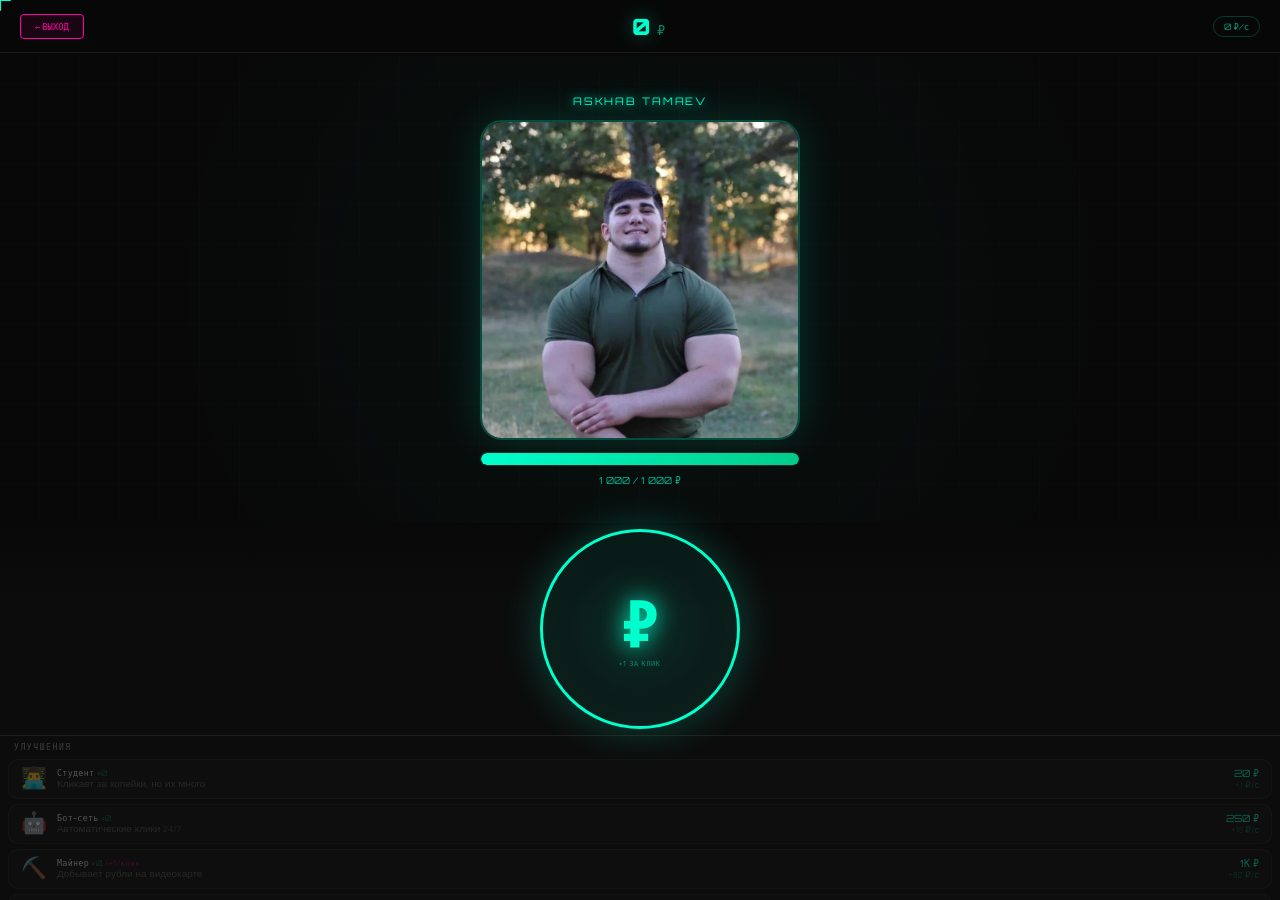
==== clicker.html @ 51dc91d5 "Add files via upload" ====
<!DOCTYPE html>
<html lang="ru">
<head>
<meta charset="UTF-8">
<meta name="viewport" content="width=device-width, initial-scale=1.0, maximum-scale=1.0, user-scalable=no">
<title>BEMAXI CLICKER</title>
<link href="https://fonts.googleapis.com/css2?family=Orbitron:wght@400;700;900&family=Rajdhani:wght@300;400;600&display=swap" rel="stylesheet">
<style>
:root {
  --accent: #00ffcc;
  --accent2: #ff00aa;
  --bg: #080808;
  --bg2: #0c0c0c;
  --border: rgba(255,255,255,0.08);
  --font-display: "Orbitron", monospace;
  --font-body: "Rajdhani", sans-serif;
}
*, *::before, *::after { margin:0; padding:0; box-sizing:border-box; -webkit-tap-highlight-color:transparent; }
html, body {
  cursor: none;
  height: 100vh; overflow: hidden;
  background: var(--bg); color: #e8e8e8;
  font-family: var(--font-body); user-select: none;
}
button, .s-card, .click-btn, .exit-btn { cursor: none; }

/* Кастомный курсор — крестик */
.cursor-fx {
  position: fixed; pointer-events: none; z-index: 99999;
  width: 22px; height: 22px;
  transform: translate(-50%, -50%);
  transition: transform 0.05s ease;
}
.cursor-fx::before, .cursor-fx::after {
  content:''; position:absolute; background:var(--accent); border-radius:2px;
}
.cursor-fx::before { width:2px; height:100%; left:50%; top:0; transform:translateX(-50%); }
.cursor-fx::after  { width:100%; height:2px; top:50%; left:0; transform:translateY(-50%); }
.cursor-fx.clicking { transform:translate(-50%,-50%) scale(1.5); }
.cursor-fx.clicking::before, .cursor-fx.clicking::after { background:var(--accent2); }

/* Статус-бар */
.status-bar {
  position:fixed; top:0; left:0; right:0; z-index:100;
  background:rgba(8,8,8,0.97); backdrop-filter:blur(20px);
  border-bottom:1px solid var(--border);
  display:flex; align-items:center; justify-content:space-between;
  padding:12px 20px;
}
.exit-btn {
  padding:6px 14px; background:rgba(255,0,170,0.08);
  border:1px solid var(--accent2); color:var(--accent2);
  font-family:var(--font-display); font-size:0.55rem;
  border-radius:4px; transition:0.2s;
}
.exit-btn:hover { background:var(--accent2); color:#fff; }
.bal-block { display:flex; align-items:baseline; gap:6px; }
.bal-num {
  font-family:var(--font-display); font-size:1.4rem; font-weight:900;
  color:var(--accent); text-shadow:0 0 20px rgba(0,255,204,0.4);
  transition:transform 0.1s;
}
.bal-num.bump { transform:scale(1.08); }
.bal-label { font-size:0.85rem; color:rgba(0,255,204,0.5); font-family:var(--font-display); }
.cps-badge {
  font-family:var(--font-display); font-size:0.55rem;
  color:rgba(0,255,204,0.6); border:1px solid rgba(0,255,204,0.2);
  padding:4px 10px; border-radius:20px;
}

/* Сетка */
.shell {
  display:grid;
  grid-template-rows: 1fr auto 165px;
  height:100vh; padding-top:56px;
}

/* Зона врага */
.game-area {
  display:flex; flex-direction:column; align-items:center; justify-content:center;
  background:radial-gradient(circle at 50% 50%, rgba(0,255,204,0.04) 0%, transparent 70%);
  position:relative; overflow:hidden;
}
.game-area::before {
  content:''; position:absolute; inset:0;
  background:
    repeating-linear-gradient(0deg, transparent, transparent 39px, rgba(255,255,255,0.02) 40px),
    repeating-linear-gradient(90deg, transparent, transparent 39px, rgba(255,255,255,0.02) 40px);
  pointer-events:none;
}

.enemy-wrapper { position:relative; display:flex; flex-direction:column; align-items:center; gap:12px; }

.enemy-name-tag {
  font-family:var(--font-display); font-size:0.65rem; letter-spacing:0.18em;
  color:var(--accent); text-shadow:0 0 12px var(--accent);
  text-transform:uppercase;
}

.enemy-img {
  width: min(320px, 42vw); height: min(320px, 42vw);
  object-fit:cover; object-position:top;
  border-radius:22px;
  border:2px solid rgba(0,255,204,0.25);
  box-shadow:0 0 40px rgba(0,255,204,0.15), inset 0 0 30px rgba(0,0,0,0.5);
  transition:transform 0.08s, box-shadow 0.15s, filter 0.3s;
  display:block;
}
.enemy-img.hit {
  transform:scale(0.95) rotate(-1.5deg);
  box-shadow:0 0 60px rgba(255,0,170,0.6);
  border-color:var(--accent2);
}
.enemy-img.dead { filter:grayscale(1) brightness(0.3); transform:scale(0.85); }

.hp-wrapper { width: min(320px, 42vw); }
.hp-bar-bg { width:100%; height:14px; background:#111; border-radius:20px; overflow:hidden; border:1px solid var(--border); }
.hp-bar-fill {
  height:100%;
  background:linear-gradient(90deg, var(--accent), #00cc88);
  transition:width 0.2s ease, background 0.3s;
  border-radius:20px; box-shadow:0 0 10px rgba(0,255,204,0.4);
}
.hp-bar-fill.danger { background:linear-gradient(90deg, #ff4444, #ff6600); box-shadow:0 0 10px rgba(255,68,68,0.4); }
.hp-stats { font-family:var(--font-display); font-size:0.6rem; color:rgba(0,255,204,0.7); text-align:center; margin-top:8px; }

/* Зона клика — БОЛЬШАЯ кнопка */
.click-zone {
  display:flex; justify-content:center; align-items:center;
  padding:6px 0;
  background:linear-gradient(to top, var(--bg2) 60%, transparent);
}
.click-btn {
  position:relative;
  width: min(200px, 28vw); height: min(200px, 28vw);
  border-radius:50%;
  background:radial-gradient(circle, rgba(0,255,204,0.12), rgba(0,255,204,0.02));
  border:3px solid var(--accent);
  box-shadow:0 0 40px rgba(0,255,204,0.25), inset 0 0 40px rgba(0,255,204,0.06);
  display:flex; flex-direction:column; align-items:center; justify-content:center; gap:4px;
  transition:transform 0.08s, box-shadow 0.08s;
  overflow:hidden;
}
.click-btn::before {
  content:''; position:absolute; inset:-3px; border-radius:50%;
  background:conic-gradient(rgba(0,255,204,0.35) var(--progress, 0%), transparent 0%);
  mask:radial-gradient(circle, transparent 62%, black 63%);
  -webkit-mask:radial-gradient(circle, transparent 62%, black 63%);
}
.click-btn:active {
  transform:scale(0.87);
  box-shadow:0 0 80px rgba(0,255,204,0.6), inset 0 0 40px rgba(0,255,204,0.2);
}
.click-btn-icon {
  font-size: clamp(2.8rem, 5vw, 4.4rem);
  color:var(--accent);
  font-family:var(--font-display); font-weight:900;
  text-shadow:0 0 25px var(--accent);
  transition:transform 0.08s; line-height:1;
}
.click-btn:active .click-btn-icon { transform:scale(1.2); }
.click-power-label {
  font-family:var(--font-display); font-size:0.44rem;
  color:rgba(0,255,204,0.45); letter-spacing:0.08em;
  position:relative; z-index:1;
}

/* Магазин */
.shop-panel { background:var(--bg2); border-top:1px solid var(--border); display:flex; flex-direction:column; overflow:hidden; }
.shop-title { font-family:var(--font-display); font-size:0.5rem; color:rgba(255,255,255,0.2); letter-spacing:0.2em; padding:6px 14px 3px; text-transform:uppercase; }
.shop-scroll {
  flex:1; overflow-y:auto; padding:4px 8px 8px;
  display:flex; flex-direction:column;
  gap:5px;
  scrollbar-width:thin; scrollbar-color:rgba(0,255,204,0.2) transparent;
}
.s-card {
  background:rgba(255,255,255,0.025); border-radius:10px; padding:7px 12px;
  display:flex; align-items:center; gap:10px;
  border:1px solid var(--border);
  transition:background 0.15s, border-color 0.15s, transform 0.1s;
  width:100%;
}
.s-card:hover { background:rgba(0,255,204,0.05); border-color:rgba(0,255,204,0.25); }
.s-card:active { transform:scale(0.99); }
.s-card.cant-afford { opacity:0.35; pointer-events:none; }
.s-icon { font-size:1.3rem; line-height:1; flex-shrink:0; }
.s-info { flex:1; min-width:0; }
.s-name { font-family:var(--font-display); font-size:0.52rem; color:#ddd; letter-spacing:0.04em; }
.s-desc { font-size:0.62rem; color:rgba(255,255,255,0.3); line-height:1.2; margin-top:1px; white-space:nowrap; overflow:hidden; text-overflow:ellipsis; }
.price-tag { font-family:var(--font-display); font-size:0.62rem; color:var(--accent); white-space:nowrap; text-align:right; }
.price-inc { font-size:0.55rem; color:rgba(0,255,204,0.4); text-align:right; margin-top:1px; }

/* Плавающие числа */
.float-num {
  position:fixed; pointer-events:none; z-index:1000;
  font-family:var(--font-display); font-weight:900; font-size:1rem;
  color:var(--accent); text-shadow:0 0 10px var(--accent);
  animation:float-up 0.85s cubic-bezier(0.2,1,0.4,1) forwards;
}
.float-num.big { font-size:1.4rem; color:var(--accent2); text-shadow:0 0 10px var(--accent2); }
@keyframes float-up {
  0%   { opacity:1; transform:translate(-50%,-50%) translateY(0) scale(1); }
  40%  { opacity:1; transform:translate(-50%,-50%) translateY(-40px) scale(1.1); }
  100% { opacity:0; transform:translate(-50%,-50%) translateY(-90px) scale(0.8); }
}
@keyframes particle-fall {
  0%   { transform:translateY(0) rotate(0deg); opacity:0.9; }
  100% { transform:translateY(110vh) rotate(720deg); opacity:0; }
}

/* Баннер убийства */
.enemy-kill-banner {
  position:fixed; top:50%; left:50%; transform:translate(-50%,-50%) scale(0);
  background:rgba(0,255,204,0.08); border:2px solid var(--accent);
  border-radius:16px; padding:18px 36px; z-index:500;
  font-family:var(--font-display); text-align:center;
  backdrop-filter:blur(20px);
  transition:transform 0.3s cubic-bezier(0.34,1.56,0.64,1), opacity 0.3s;
  opacity:0;
}
.enemy-kill-banner.show { transform:translate(-50%,-50%) scale(1); opacity:1; }
.banner-title { font-size:0.55rem; color:rgba(0,255,204,0.6); letter-spacing:0.2em; margin-bottom:6px; }
.banner-name { font-size:1.1rem; color:var(--accent); text-shadow:0 0 20px var(--accent); }

/* Экран победы */
.win-screen {
  position:fixed; inset:0; z-index:2000;
  background:rgba(0,0,0,0.92);
  display:flex; flex-direction:column; align-items:center; justify-content:center; gap:20px;
  opacity:0; pointer-events:none;
  transition:opacity 0.8s ease;
  backdrop-filter:blur(10px);
}
.win-screen.show { opacity:1; pointer-events:all; }
.win-particles { position:absolute; inset:0; overflow:hidden; pointer-events:none; }
.win-title {
  font-family:var(--font-display); font-size:2rem; font-weight:900;
  color:var(--accent); text-shadow:0 0 40px var(--accent), 0 0 80px var(--accent);
  animation:pulse-glow 1.5s ease-in-out infinite;
  text-align:center; letter-spacing:0.1em;
}
@keyframes pulse-glow {
  0%,100% { text-shadow:0 0 30px var(--accent), 0 0 60px var(--accent); }
  50%      { text-shadow:0 0 60px var(--accent), 0 0 120px var(--accent), 0 0 10px #fff; }
}
.win-sub {
  font-family:var(--font-display); font-size:0.6rem; color:rgba(255,255,255,0.4);
  letter-spacing:0.2em; text-align:center;
}
.win-money {
  font-family:var(--font-display); font-size:1.1rem; font-weight:700;
  color:var(--accent2); text-shadow:0 0 20px var(--accent2);
}
.win-btn {
  margin-top:10px; padding:14px 40px;
  background:rgba(0,255,204,0.1); border:2px solid var(--accent);
  color:var(--accent); font-family:var(--font-display); font-size:0.7rem;
  border-radius:8px; transition:0.2s; letter-spacing:0.1em;
}
.win-btn:hover { background:var(--accent); color:#000; }
</style>
</head>
<body>

<div class="cursor-fx" id="cursor-fx"></div>

<!-- Экран победы -->
<div class="win-screen" id="win-screen">
  <div class="win-particles" id="win-particles"></div>
  <div class="win-title">ПОБЕДА!</div>
  <div class="win-sub">МММ УНИЧТОЖЕН · СИСТЕМА РУХНУЛА</div>
  <div class="win-money" id="win-money">0 ₽ ЗАРАБОТАНО</div>
  <button class="win-btn" onclick="parent.closeClickerModal ? parent.closeClickerModal() : location.reload()">← ВЫЙТИ</button>
</div>

<div class="enemy-kill-banner" id="kill-banner">
  <div class="banner-title">ЦЕЛЬ УНИЧТОЖЕНА</div>
  <div class="banner-name" id="banner-name">MELLSTROY</div>
</div>

<div class="status-bar">
  <button class="exit-btn" onclick="parent.closeClickerModal ? parent.closeClickerModal() : history.back()">← ВЫХОД</button>
  <div class="bal-block">
    <div class="bal-num" id="balance">0</div>
    <div class="bal-label">₽</div>
  </div>
  <div class="cps-badge" id="cps-badge">0 ₽/с</div>
</div>

<div class="shell">
  <div class="game-area">
    <div class="enemy-wrapper">
      <div class="enemy-name-tag" id="enemy-name-tag">ASKHAB TAMAEV</div>
      <img src="Askhab.png" class="enemy-img" id="enemy-img" draggable="false">
      <div class="hp-wrapper">
        <div class="hp-bar-bg"><div class="hp-bar-fill" id="enemy-fill"></div></div>
        <div class="hp-stats"><span id="cur-hp">0</span> / <span id="max-hp">0</span> ₽</div>
      </div>
    </div>
  </div>

  <div class="click-zone">
    <button class="click-btn" id="click-btn" onclick="handleClick(event)">
      <span class="click-btn-icon">₽</span>
      <span class="click-power-label" id="click-power-label">+1 ЗА КЛИК</span>
    </button>
  </div>

  <div class="shop-panel">
    <div class="shop-title">УЛУЧШЕНИЯ</div>
    <div class="shop-scroll" id="shop-container"></div>
  </div>
</div>

<script>
// ─── Кастомный курсор ────────────────────────────────────────────────
const cursorEl = document.getElementById('cursor-fx');
document.addEventListener('mousemove', e => {
  cursorEl.style.left = e.clientX + 'px';
  cursorEl.style.top  = e.clientY + 'px';
});
document.addEventListener('mousedown', () => cursorEl.classList.add('clicking'));
document.addEventListener('mouseup',   () => cursorEl.classList.remove('clicking'));

// ─── Web Audio — звук клика ───────────────────────────────────────────
const audioCtx = new (window.AudioContext || window.webkitAudioContext)();

function playClickSound() {
  try {
    const osc  = audioCtx.createOscillator();
    const gain = audioCtx.createGain();
    osc.connect(gain);
    gain.connect(audioCtx.destination);
    osc.type = 'sine';
    osc.frequency.setValueAtTime(520, audioCtx.currentTime);
    osc.frequency.exponentialRampToValueAtTime(260, audioCtx.currentTime + 0.07);
    gain.gain.setValueAtTime(0.18, audioCtx.currentTime);
    gain.gain.exponentialRampToValueAtTime(0.001, audioCtx.currentTime + 0.12);
    osc.start(audioCtx.currentTime);
    osc.stop(audioCtx.currentTime + 0.13);
  } catch(e) {}
}

function playKillSound() {
  try {
    [0, 0.12, 0.24].forEach((delay, i) => {
      const osc  = audioCtx.createOscillator();
      const gain = audioCtx.createGain();
      osc.connect(gain); gain.connect(audioCtx.destination);
      osc.type = 'square';
      const freqs = [440, 554, 659];
      osc.frequency.setValueAtTime(freqs[i], audioCtx.currentTime + delay);
      gain.gain.setValueAtTime(0.12, audioCtx.currentTime + delay);
      gain.gain.exponentialRampToValueAtTime(0.001, audioCtx.currentTime + delay + 0.2);
      osc.start(audioCtx.currentTime + delay);
      osc.stop(audioCtx.currentTime + delay + 0.22);
    });
  } catch(e) {}
}

function playWinSound() {
  try {
    const notes = [261, 329, 392, 523, 659, 784];
    notes.forEach((freq, i) => {
      const osc  = audioCtx.createOscillator();
      const gain = audioCtx.createGain();
      osc.connect(gain); gain.connect(audioCtx.destination);
      osc.type = 'sine';
      osc.frequency.value = freq;
      const t = audioCtx.currentTime + i * 0.1;
      gain.gain.setValueAtTime(0.15, t);
      gain.gain.exponentialRampToValueAtTime(0.001, t + 0.4);
      osc.start(t); osc.stop(t + 0.45);
    });
  } catch(e) {}
}

// Разблокировка AudioContext на первом взаимодействии
document.addEventListener('click', () => {
  if (audioCtx.state === 'suspended') audioCtx.resume();
}, { once: true });

const ENEMIES = [
  { img: "Askhab.png",             name: "ASKHAB TAMAEV", price: 1000,   sounds: ["Ashab.mp3",        "Ashab.mp3",        "Ashab.mp3"]        },
  { img: "volga.jpg",              name: "MELLSTROY",     price: 12000,  sounds: ["Mellstroysound.mp3","Mellstroysound.mp3","Mellstroysound.mp3"] },
  { img: "sergey-mavrodi-big.jpg", name: "МММ",           price: 120000, sounds: ["Mavrodi.mp3",       "Mavrodi.mp3",      "Mavrodi.mp3"]      },
];

// Предзагрузка аудио
const audioCache = {};
function getAudio(src) {
  if (!audioCache[src]) {
    audioCache[src] = new Audio(src);
    audioCache[src].preload = 'auto';
  }
  return audioCache[src];
}
// Прогрев кэша
ENEMIES.forEach(e => e.sounds.forEach(s => getAudio(s)));

let G = {
  money: 0, clickPower: 1,
  enemyIndex: 0, enemyValue: 1000, enemyMax: 1000,
  gameOver: false,
  soundTriggered: [false, false, false], // 75%, 50%, 25%
  items: {
    i1:  { name: 'Студент',         desc: 'Кликает за копейки, но их много',          price: 20,      inc: 1,      count: 0, icon: '👨‍💻', clickBonus: 0 },
    i2:  { name: 'Бот-сеть',       desc: 'Автоматические клики 24/7',                price: 250,     inc: 15,     count: 0, icon: '🤖',  clickBonus: 0 },
    i3:  { name: 'Майнер',         desc: 'Добывает рубли на видеокарте',             price: 1200,    inc: 80,     count: 0, icon: '⛏️',  clickBonus: 1 },
    i4:  { name: 'Серверная',      desc: 'Целый дата-центр работает на тебя',        price: 6000,    inc: 400,    count: 0, icon: '🖥️',  clickBonus: 2 },
    i5:  { name: 'Крипто-кошелёк', desc: 'Пассивный доход с волатильности рынка',    price: 18000,   inc: 1200,   count: 0, icon: '💰',  clickBonus: 3 },
    i6:  { name: 'ИИ-торговец',    desc: 'Алгоритм торгует лучше людей',             price: 55000,   inc: 4000,   count: 0, icon: '🧠',  clickBonus: 5 },
    i7:  { name: 'Офшор',          desc: 'Деньги текут туда, где нет налогов',        price: 180000,  inc: 14000,  count: 0, icon: '🏝️',  clickBonus: 10 },
    i8:  { name: 'Медиа-империя',  desc: 'Подписчики платят сами не зная зачем',     price: 600000,  inc: 50000,  count: 0, icon: '📺',  clickBonus: 20 },
    i9:  { name: 'Пирамида МММ',   desc: 'Классика жанра. Работает пока работает',   price: 2000000, inc: 180000, count: 0, icon: '🔺',  clickBonus: 50 },
    i10: { name: 'Центробанк',     desc: 'Зачем зарабатывать, если можно печатать',  price: 8000000, inc: 700000, count: 0, icon: '🏦',  clickBonus: 150 },
  }
};

const THRESHOLDS = [0.75, 0.50, 0.25]; // индексы 0,1,2

function checkSoundThresholds() {
  const enemy = ENEMIES[G.enemyIndex];
  if (!enemy) return;
  const pct = G.enemyValue / G.enemyMax;
  THRESHOLDS.forEach((thr, i) => {
    if (!G.soundTriggered[i] && pct <= thr) {
      G.soundTriggered[i] = true;
      const audio = getAudio(enemy.sounds[i]);
      audio.currentTime = 0;
      audio.play().catch(() => {});
    }
  });
}

function handleClick(e) {
  if (G.gameOver) return;
  audioCtx.resume();
  playClickSound();
  G.money      += G.clickPower;
  G.enemyValue -= G.clickPower;
  const img = document.getElementById('enemy-img');
  img.classList.add('hit');
  setTimeout(() => img.classList.remove('hit'), 120);
  spawnFloat(e.clientX, e.clientY, `+${G.clickPower} ₽`, false);
  checkSoundThresholds();
  if (G.enemyValue <= 0) nextEnemy();
  updateUI();
}

let killingInProgress = false;
function nextEnemy() {
  if (killingInProgress) return;
  killingInProgress = true;
  const killed = ENEMIES[G.enemyIndex] || {};
  const isLast = G.enemyIndex === ENEMIES.length - 1;

  playKillSound();
  showKillBanner(killed.name || 'ЦЕЛЬ');

  const img = document.getElementById('enemy-img');
  img.classList.add('dead');

  setTimeout(() => {
    if (isLast) {
      // Финальная победа
      G.gameOver = true;
      showWinScreen();
      return;
    }
    G.enemyIndex++;
    const next = ENEMIES[G.enemyIndex];
    G.enemyMax   = next.price;
    img.src      = next.img;
    document.getElementById('enemy-name-tag').textContent = next.name;
    G.enemyValue = G.enemyMax;
    G.soundTriggered = [false, false, false];
    img.classList.remove('dead');
    killingInProgress = false;
    updateUI();
  }, 800);
}

function showWinScreen() {
  playWinSound();
  document.getElementById('win-money').textContent =
    Math.floor(G.money).toLocaleString('ru-RU') + ' ₽ ЗАРАБОТАНО';
  const ws = document.getElementById('win-screen');
  ws.classList.add('show');
  spawnWinParticles();
}

function showKillBanner(name) {
  const b = document.getElementById('kill-banner');
  document.getElementById('banner-name').textContent = name;
  b.classList.add('show');
  setTimeout(() => b.classList.remove('show'), 1600);
}

function spawnWinParticles() {
  const container = document.getElementById('win-particles');
  const colors = ['#00ffcc','#ff00aa','#fff','#ffee00'];
  for (let i = 0; i < 60; i++) {
    setTimeout(() => {
      const p = document.createElement('div');
      const size = 4 + Math.random() * 8;
      const color = colors[Math.floor(Math.random() * colors.length)];
      const x = Math.random() * 100;
      const dur = 1.5 + Math.random() * 2;
      p.style.cssText = `
        position:absolute; left:${x}%; top:-10px;
        width:${size}px; height:${size}px;
        background:${color}; border-radius:${Math.random()>0.5?'50%':'2px'};
        animation:particle-fall ${dur}s ease-in forwards;
        opacity:0.9;
      `;
      container.appendChild(p);
      setTimeout(() => p.remove(), dur * 1000 + 100);
    }, i * 80);
  }
}

function spawnFloat(x, y, txt, big = false) {
  const f = document.createElement('div');
  f.className = 'float-num' + (big ? ' big' : '');
  f.textContent = txt;
  f.style.left = x + 'px';
  f.style.top  = y + 'px';
  f.style.marginLeft = ((Math.random() - 0.5) * 60) + 'px';
  document.body.appendChild(f);
  setTimeout(() => f.remove(), 900);
}

let prevMoney = 0;
function updateUI() {
  const bal = document.getElementById('balance');
  bal.textContent = Math.floor(G.money).toLocaleString('ru-RU');
  if (G.money !== prevMoney) {
    bal.classList.add('bump');
    setTimeout(() => bal.classList.remove('bump'), 100);
    prevMoney = G.money;
  }
  const pct = Math.max(0, G.enemyValue / G.enemyMax * 100);
  const fill = document.getElementById('enemy-fill');
  fill.style.width = pct + '%';
  fill.classList.toggle('danger', pct < 25);
  document.getElementById('click-btn').style.setProperty('--progress', (100 - pct) + '%');
  document.getElementById('cur-hp').textContent = Math.max(0, Math.ceil(G.enemyValue)).toLocaleString('ru-RU');
  document.getElementById('max-hp').textContent = G.enemyMax.toLocaleString('ru-RU');
  document.getElementById('click-power-label').textContent = `+${G.clickPower} ЗА КЛИК`;
  let cps = Object.values(G.items).reduce((s, i) => s + i.count * i.inc, 0);
  document.getElementById('cps-badge').textContent = `${cps} ₽/с`;
  renderShop();
}

function renderShop() {
  const container = document.getElementById('shop-container');
  container.innerHTML = '';
  Object.entries(G.items).forEach(([id, item]) => {
    const afford = G.money >= item.price;
    const div = document.createElement('div');
    div.className = 's-card' + (afford ? '' : ' cant-afford');
    const clickTag = item.clickBonus
      ? `<span style="color:rgba(255,0,170,0.65);font-size:0.48rem;"> ⚡+${item.clickBonus}/клик</span>`
      : '';
    const priceStr = item.price >= 1000000
      ? (item.price/1000000).toFixed(1)+'М'
      : item.price >= 1000
      ? Math.round(item.price/1000)+'К'
      : item.price;
    div.innerHTML = `
      <div class="s-icon">${item.icon}</div>
      <div class="s-info">
        <div class="s-name">${item.name} <span style="color:rgba(0,255,204,0.4);font-size:0.48rem;">×${item.count}</span>${clickTag}</div>
        <div class="s-desc">${item.desc}</div>
      </div>
      <div style="text-align:right;flex-shrink:0;">
        <div class="price-tag">${priceStr} ₽</div>
        <div class="price-inc">+${item.inc >= 1000 ? Math.round(item.inc/1000)+'К' : item.inc} ₽/с</div>
      </div>
    `;
    if (afford) div.onclick = () => buyItem(id);
    container.appendChild(div);
  });
}

function buyItem(id) {
  const item = G.items[id];
  if (G.money < item.price) return;
  G.money -= item.price;
  item.count++;
  item.price = Math.floor(item.price * 1.3);
  // Сила клика = 1 + сумма clickBonus * count каждого улучшения
  G.clickPower = 1 + Object.values(G.items).reduce((s, i) => s + i.count * (i.clickBonus || 0), 0);
  spawnFloat(window.innerWidth / 2, window.innerHeight * 0.65, `${item.icon} куплен!`, true);
  updateUI();
}

setInterval(() => {
  if (G.gameOver) return;
  const inc = Object.values(G.items).reduce((s, i) => s + i.count * i.inc, 0);
  if (inc > 0) {
    const tick = inc / 10;
    G.money      += tick;
    G.enemyValue -= tick;
    checkSoundThresholds();
    if (G.enemyValue <= 0 && !killingInProgress) nextEnemy();
    updateUI();
  }
}, 100);

updateUI();
</script>
</body>
</html>
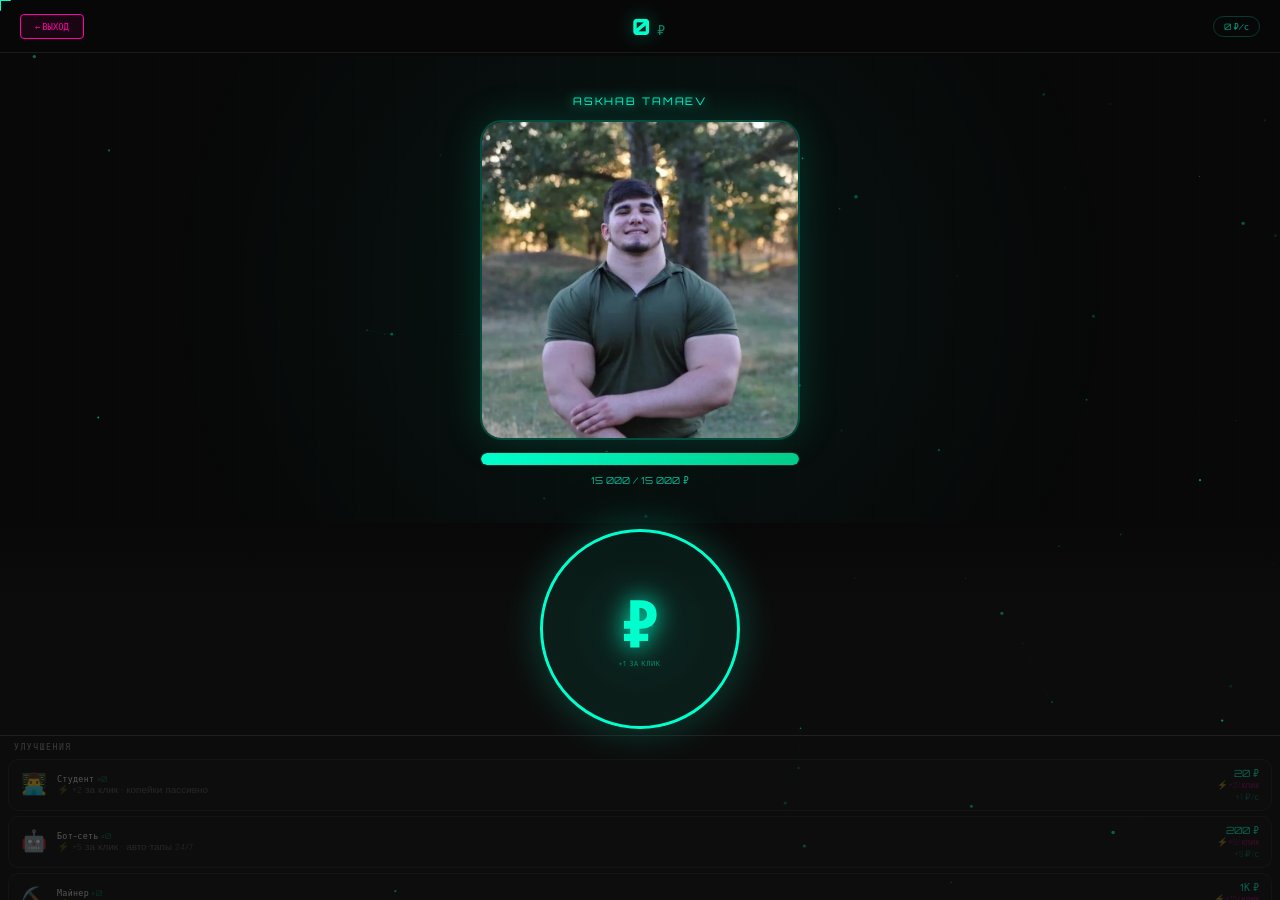
==== commit 93a866e5: "Add files via upload" ====
--- a/clicker.html
+++ b/clicker.html
@@ -75,19 +75,29 @@
   height:100vh; padding-top:56px;
 }
 
+/* Анимированный фон */
+#bg-canvas {
+  position: fixed;
+  inset: 0;
+  z-index: 0;
+  pointer-events: none;
+}
+
 /* Зона врага */
 .game-area {
   display:flex; flex-direction:column; align-items:center; justify-content:center;
-  background:radial-gradient(circle at 50% 50%, rgba(0,255,204,0.04) 0%, transparent 70%);
+  background:radial-gradient(circle at 50% 50%, rgba(0,255,204,0.06) 0%, transparent 70%);
   position:relative; overflow:hidden;
 }
 .game-area::before {
   content:''; position:absolute; inset:0;
   background:
-    repeating-linear-gradient(0deg, transparent, transparent 39px, rgba(255,255,255,0.02) 40px),
-    repeating-linear-gradient(90deg, transparent, transparent 39px, rgba(255,255,255,0.02) 40px);
+    repeating-linear-gradient(0deg, transparent, transparent 39px, rgba(255,255,255,0.015) 40px),
+    repeating-linear-gradient(90deg, transparent, transparent 39px, rgba(255,255,255,0.015) 40px);
   pointer-events:none;
-}
+  z-index:1;
+}
+.enemy-wrapper { position: relative; z-index: 2; }
 
 .enemy-wrapper { position:relative; display:flex; flex-direction:column; align-items:center; gap:12px; }
 
@@ -191,6 +201,63 @@
 .price-tag { font-family:var(--font-display); font-size:0.62rem; color:var(--accent); white-space:nowrap; text-align:right; }
 .price-inc { font-size:0.55rem; color:rgba(0,255,204,0.4); text-align:right; margin-top:1px; }
 
+/* Кликабельные объекты на фоне */
+.bg-object {
+  position: fixed;
+  z-index: 50;
+  display: flex;
+  flex-direction: column;
+  align-items: center;
+  gap: 3px;
+  cursor: none;
+  pointer-events: all;
+  animation: obj-appear 0.3s cubic-bezier(0.34,1.56,0.64,1) forwards;
+  filter: drop-shadow(0 0 8px currentColor);
+  transition: transform 0.1s;
+}
+.bg-object:hover { transform: scale(1.25) !important; }
+.bg-object:active { transform: scale(0.9) !important; }
+.bg-object-icon {
+  font-size: 2rem;
+  line-height: 1;
+  animation: obj-bob 2s ease-in-out infinite;
+}
+.bg-object-label {
+  font-family: var(--font-display);
+  font-size: 0.4rem;
+  letter-spacing: 0.06em;
+  opacity: 0.8;
+  white-space: nowrap;
+}
+.bg-object.rare .bg-object-icon { animation: obj-spin 1.5s linear infinite; font-size: 2.4rem; }
+.bg-object.collected {
+  pointer-events: none;
+  animation: obj-collect 0.35s ease forwards;
+}
+@keyframes obj-appear {
+  0%   { opacity:0; transform:scale(0) rotate(-30deg); }
+  100% { opacity:1; transform:scale(1) rotate(0deg); }
+}
+@keyframes obj-bob {
+  0%,100% { transform:translateY(0); }
+  50%     { transform:translateY(-7px); }
+}
+@keyframes obj-spin {
+  0%   { transform:rotate(0deg) scale(1); }
+  50%  { transform:rotate(180deg) scale(1.1); }
+  100% { transform:rotate(360deg) scale(1); }
+}
+@keyframes obj-collect {
+  0%   { opacity:1; transform:scale(1); }
+  40%  { opacity:0.8; transform:scale(1.5) rotate(15deg); }
+  100% { opacity:0; transform:scale(0.2) rotate(45deg); }
+}
+@keyframes obj-timeout {
+  0%   { opacity:1; }
+  70%  { opacity:1; }
+  100% { opacity:0; transform:scale(0.5); }
+}
+
 /* Плавающие числа */
 .float-num {
   position:fixed; pointer-events:none; z-index:1000;
@@ -263,6 +330,7 @@
 </head>
 <body>
 
+<canvas id="bg-canvas"></canvas>
 <div class="cursor-fx" id="cursor-fx"></div>
 
 <!-- Экран победы -->
@@ -292,7 +360,7 @@
   <div class="game-area">
     <div class="enemy-wrapper">
       <div class="enemy-name-tag" id="enemy-name-tag">ASKHAB TAMAEV</div>
-      <img src="Askhab.png" class="enemy-img" id="enemy-img" draggable="false">
+      <img src="" class="enemy-img" id="enemy-img" draggable="false">
       <div class="hp-wrapper">
         <div class="hp-bar-bg"><div class="hp-bar-fill" id="enemy-fill"></div></div>
         <div class="hp-stats"><span id="cur-hp">0</span> / <span id="max-hp">0</span> ₽</div>
@@ -382,9 +450,33 @@
 }, { once: true });
 
 const ENEMIES = [
-  { img: "Askhab.png",             name: "ASKHAB TAMAEV", price: 1000,   sounds: ["Ashab.mp3",        "Ashab.mp3",        "Ashab.mp3"]        },
-  { img: "volga.jpg",              name: "MELLSTROY",     price: 12000,  sounds: ["Mellstroysound.mp3","Mellstroysound.mp3","Mellstroysound.mp3"] },
-  { img: "sergey-mavrodi-big.jpg", name: "МММ",           price: 120000, sounds: ["Mavrodi.mp3",       "Mavrodi.mp3",      "Mavrodi.mp3"]      },
+  {
+    imgNormal: "askhab_normal.jpg",
+    imgHurt:   "askhab_hurt.jpg",
+    imgSwapAt: 0.50,
+    name: "ASKHAB TAMAEV",
+    price: 15000,
+    soundNormal: "askhab_normal.mp3",
+    soundHurt:   "askhab_hurt.mp3"
+  },
+  {
+    imgNormal: "mell_normal.jpg",
+    imgHurt:   "mell_hurt.jpg",
+    imgSwapAt: 0.50,
+    name: "MELLSTROY",
+    price: 120000,
+    soundNormal: "mell_normal.mp3",
+    soundHurt:   "mell_hurt.mp3"
+  },
+  {
+    imgNormal: "mavrodi_normal.jpg",
+    imgHurt:   "mavrodi_hurt.jpg",
+    imgSwapAt: 0.50,
+    name: "МММ",
+    price: 1500000,
+    soundNormal: "mavrodi_normal.mp3",
+    soundHurt:   "mavrodi_hurt.mp3"
+  },
 ];
 
 // Предзагрузка аудио
@@ -396,43 +488,72 @@
   }
   return audioCache[src];
 }
-// Прогрев кэша
-ENEMIES.forEach(e => e.sounds.forEach(s => getAudio(s)));
+ENEMIES.forEach(e => { getAudio(e.soundNormal); getAudio(e.soundHurt); });
 
 let G = {
   money: 0, clickPower: 1,
-  enemyIndex: 0, enemyValue: 1000, enemyMax: 1000,
+  enemyIndex: 0,
+  enemyValue: ENEMIES[0].price,
+  enemyMax:   ENEMIES[0].price,
   gameOver: false,
-  soundTriggered: [false, false, false], // 75%, 50%, 25%
   items: {
-    i1:  { name: 'Студент',         desc: 'Кликает за копейки, но их много',          price: 20,      inc: 1,      count: 0, icon: '👨‍💻', clickBonus: 0 },
-    i2:  { name: 'Бот-сеть',       desc: 'Автоматические клики 24/7',                price: 250,     inc: 15,     count: 0, icon: '🤖',  clickBonus: 0 },
-    i3:  { name: 'Майнер',         desc: 'Добывает рубли на видеокарте',             price: 1200,    inc: 80,     count: 0, icon: '⛏️',  clickBonus: 1 },
-    i4:  { name: 'Серверная',      desc: 'Целый дата-центр работает на тебя',        price: 6000,    inc: 400,    count: 0, icon: '🖥️',  clickBonus: 2 },
-    i5:  { name: 'Крипто-кошелёк', desc: 'Пассивный доход с волатильности рынка',    price: 18000,   inc: 1200,   count: 0, icon: '💰',  clickBonus: 3 },
-    i6:  { name: 'ИИ-торговец',    desc: 'Алгоритм торгует лучше людей',             price: 55000,   inc: 4000,   count: 0, icon: '🧠',  clickBonus: 5 },
-    i7:  { name: 'Офшор',          desc: 'Деньги текут туда, где нет налогов',        price: 180000,  inc: 14000,  count: 0, icon: '🏝️',  clickBonus: 10 },
-    i8:  { name: 'Медиа-империя',  desc: 'Подписчики платят сами не зная зачем',     price: 600000,  inc: 50000,  count: 0, icon: '📺',  clickBonus: 20 },
-    i9:  { name: 'Пирамида МММ',   desc: 'Классика жанра. Работает пока работает',   price: 2000000, inc: 180000, count: 0, icon: '🔺',  clickBonus: 50 },
-    i10: { name: 'Центробанк',     desc: 'Зачем зарабатывать, если можно печатать',  price: 8000000, inc: 700000, count: 0, icon: '🏦',  clickBonus: 150 },
+    i1:  { name: 'Студент',        desc: '⚡ +2 за клик · копейки пассивно',        price: 20,      inc: 1,      count: 0, icon: '👨‍💻', clickBonus: 2    },
+    i2:  { name: 'Бот-сеть',       desc: '⚡ +5 за клик · авто-тапы 24/7',          price: 200,     inc: 5,      count: 0, icon: '🤖',  clickBonus: 5    },
+    i3:  { name: 'Майнер',         desc: '⚡ +15 за клик · добыча на GPU',           price: 1000,    inc: 20,     count: 0, icon: '⛏️',  clickBonus: 15   },
+    i4:  { name: 'Серверная',      desc: '⚡ +40 за клик · дата-центр на тебя',      price: 5000,    inc: 80,     count: 0, icon: '🖥️',  clickBonus: 40   },
+    i5:  { name: 'Крипто-кошелёк', desc: '⚡ +100 за клик · волатильность = профит', price: 15000,   inc: 200,    count: 0, icon: '💰',  clickBonus: 100  },
+    i6:  { name: 'ИИ-торговец',    desc: '⚡ +250 за клик · алго бьёт рынок',        price: 50000,   inc: 600,    count: 0, icon: '🧠',  clickBonus: 250  },
+    i7:  { name: 'Офшор',          desc: '⚡ +600 за клик · деньги где тепло',        price: 160000,  inc: 2000,   count: 0, icon: '🏝️',  clickBonus: 600  },
+    i8:  { name: 'Медиа-империя',  desc: '⚡ +1500 за клик · подписчики платят',      price: 550000,  inc: 7000,   count: 0, icon: '📺',  clickBonus: 1500 },
+    i9:  { name: 'Пирамида МММ',   desc: '⚡ +4000 за клик · работает пока работает', price: 1800000, inc: 25000,  count: 0, icon: '🔺',  clickBonus: 4000 },
+    i10: { name: 'Центробанк',     desc: '⚡ +10000 за клик · просто печатай',        price: 7000000, inc: 100000, count: 0, icon: '🏦',  clickBonus: 10000},
   }
 };
 
-const THRESHOLDS = [0.75, 0.50, 0.25]; // индексы 0,1,2
-
-function checkSoundThresholds() {
+// ─── Звуки и картинки по порогам ──────────────────────────────────
+// sound1 при ≤80% HP, sound2 при ≤40% HP, картинка меняется при imgSwapAt
+let sf = { s1: false, s2: false, img: false };
+
+function stopEnemySounds() {
+  ENEMIES.forEach(e => {
+    [e.soundNormal, e.soundHurt].forEach(src => {
+      if (audioCache[src]) { audioCache[src].pause(); audioCache[src].currentTime = 0; }
+    });
+  });
+}
+
+function playOneShot(src) {
+  if (!src) return;
+  stopEnemySounds();
+  const a = getAudio(src);
+  a.loop = false; a.currentTime = 0;
+  a.play().catch(() => {});
+}
+
+function switchImg(enemy) {
+  const img = document.getElementById('enemy-img');
+  img.style.filter = 'brightness(3) saturate(0)';
+  img.style.transform = 'scale(1.06) rotate(-2deg)';
+  setTimeout(() => {
+    img.src = enemy.imgHurt;
+    img.style.filter = '';
+    img.style.transform = '';
+    img.style.borderColor = 'rgba(255,40,40,0.9)';
+    img.style.boxShadow = '0 0 50px rgba(255,0,0,0.6)';
+  }, 180);
+}
+
+function checkThresholds() {
   const enemy = ENEMIES[G.enemyIndex];
-  if (!enemy) return;
+  if (!enemy || G.gameOver) return;
   const pct = G.enemyValue / G.enemyMax;
-  THRESHOLDS.forEach((thr, i) => {
-    if (!G.soundTriggered[i] && pct <= thr) {
-      G.soundTriggered[i] = true;
-      const audio = getAudio(enemy.sounds[i]);
-      audio.currentTime = 0;
-      audio.play().catch(() => {});
-    }
-  });
-}
+  if (!sf.s1 && pct <= 0.80) { sf.s1 = true; playOneShot(enemy.soundNormal); }
+  if (!sf.s2 && pct <= 0.40) { sf.s2 = true; playOneShot(enemy.soundHurt); }
+  if (!sf.img && pct <= (enemy.imgSwapAt || 0.40)) { sf.img = true; switchImg(enemy); }
+}
+
+// Инициализируем первого врага
+document.getElementById('enemy-img').src = ENEMIES[0].imgNormal;
 
 function handleClick(e) {
   if (G.gameOver) return;
@@ -444,7 +565,7 @@
   img.classList.add('hit');
   setTimeout(() => img.classList.remove('hit'), 120);
   spawnFloat(e.clientX, e.clientY, `+${G.clickPower} ₽`, false);
-  checkSoundThresholds();
+  checkThresholds();
   if (G.enemyValue <= 0) nextEnemy();
   updateUI();
 }
@@ -456,6 +577,7 @@
   const killed = ENEMIES[G.enemyIndex] || {};
   const isLast = G.enemyIndex === ENEMIES.length - 1;
 
+  stopEnemySounds();
   playKillSound();
   showKillBanner(killed.name || 'ЦЕЛЬ');
 
@@ -464,7 +586,6 @@
 
   setTimeout(() => {
     if (isLast) {
-      // Финальная победа
       G.gameOver = true;
       showWinScreen();
       return;
@@ -472,11 +593,15 @@
     G.enemyIndex++;
     const next = ENEMIES[G.enemyIndex];
     G.enemyMax   = next.price;
-    img.src      = next.img;
+    G.enemyValue = next.price;
+    img.src = next.imgNormal;
+    img.style.borderColor = '';
+    img.style.boxShadow = '';
+    img.style.filter = '';
+    img.style.transform = '';
+    img.classList.remove('dead');
     document.getElementById('enemy-name-tag').textContent = next.name;
-    G.enemyValue = G.enemyMax;
-    G.soundTriggered = [false, false, false];
-    img.classList.remove('dead');
+    sf = { s1: false, s2: false, img: false };
     killingInProgress = false;
     updateUI();
   }, 800);
@@ -533,6 +658,7 @@
 }
 
 let prevMoney = 0;
+let renderShopThrottle = 0;
 function updateUI() {
   const bal = document.getElementById('balance');
   bal.textContent = Math.floor(G.money).toLocaleString('ru-RU');
@@ -551,37 +677,65 @@
   document.getElementById('click-power-label').textContent = `+${G.clickPower} ЗА КЛИК`;
   let cps = Object.values(G.items).reduce((s, i) => s + i.count * i.inc, 0);
   document.getElementById('cps-badge').textContent = `${cps} ₽/с`;
-  renderShop();
+
+  // Обновляем магазин не чаще раза в 200мс чтобы не ломать клики
+  const now = Date.now();
+  if (now - renderShopThrottle > 200) {
+    renderShopThrottle = now;
+    renderShop();
+  }
 }
 
 function renderShop() {
   const container = document.getElementById('shop-container');
-  container.innerHTML = '';
-  Object.entries(G.items).forEach(([id, item]) => {
+  const ids = Object.keys(G.items);
+
+  // Строим карточки один раз
+  if (container.children.length !== ids.length) {
+    container.innerHTML = '';
+    ids.forEach(id => {
+      const item = G.items[id];
+      const div = document.createElement('div');
+      div.id = 'scard-' + id;
+      div.className = 's-card cant-afford';
+      div.addEventListener('click', () => buyItem(id));
+
+      const priceStr = () => {
+        const p = G.items[id].price;
+        return p >= 1000000 ? (p/1000000).toFixed(1)+'М' : p >= 1000 ? Math.round(p/1000)+'К' : p;
+      };
+
+      div.innerHTML = `
+        <div class="s-icon">${item.icon}</div>
+        <div class="s-info">
+          <div class="s-name">${item.name} <span class="s-count" style="color:rgba(0,255,204,0.4);font-size:0.48rem;">×0</span></div>
+          <div class="s-desc">${item.desc}</div>
+        </div>
+        <div style="text-align:right;flex-shrink:0;">
+          <div class="s-price price-tag">-- ₽</div>
+          <div class="price-inc" style="color:rgba(255,0,170,0.6)">⚡+${item.clickBonus}/клик</div>
+          <div class="price-inc">+${item.inc >= 1000 ? Math.round(item.inc/1000)+'К' : item.inc} ₽/с</div>
+        </div>
+      `;
+      container.appendChild(div);
+    });
+  }
+
+  // Обновляем только динамические части
+  ids.forEach(id => {
+    const item = G.items[id];
+    const div = document.getElementById('scard-' + id);
+    if (!div) return;
+
     const afford = G.money >= item.price;
-    const div = document.createElement('div');
-    div.className = 's-card' + (afford ? '' : ' cant-afford');
-    const clickTag = item.clickBonus
-      ? `<span style="color:rgba(255,0,170,0.65);font-size:0.48rem;"> ⚡+${item.clickBonus}/клик</span>`
-      : '';
+    div.classList.toggle('cant-afford', !afford);
+
     const priceStr = item.price >= 1000000
       ? (item.price/1000000).toFixed(1)+'М'
-      : item.price >= 1000
-      ? Math.round(item.price/1000)+'К'
-      : item.price;
-    div.innerHTML = `
-      <div class="s-icon">${item.icon}</div>
-      <div class="s-info">
-        <div class="s-name">${item.name} <span style="color:rgba(0,255,204,0.4);font-size:0.48rem;">×${item.count}</span>${clickTag}</div>
-        <div class="s-desc">${item.desc}</div>
-      </div>
-      <div style="text-align:right;flex-shrink:0;">
-        <div class="price-tag">${priceStr} ₽</div>
-        <div class="price-inc">+${item.inc >= 1000 ? Math.round(item.inc/1000)+'К' : item.inc} ₽/с</div>
-      </div>
-    `;
-    if (afford) div.onclick = () => buyItem(id);
-    container.appendChild(div);
+      : item.price >= 1000 ? Math.round(item.price/1000)+'К' : item.price;
+
+    div.querySelector('.s-count').textContent = '×' + item.count;
+    div.querySelector('.s-price').textContent = priceStr + ' ₽';
   });
 }
 
@@ -591,25 +745,210 @@
   G.money -= item.price;
   item.count++;
   item.price = Math.floor(item.price * 1.3);
-  // Сила клика = 1 + сумма clickBonus * count каждого улучшения
   G.clickPower = 1 + Object.values(G.items).reduce((s, i) => s + i.count * (i.clickBonus || 0), 0);
-  spawnFloat(window.innerWidth / 2, window.innerHeight * 0.65, `${item.icon} куплен!`, true);
+  spawnFloat(window.innerWidth / 2, window.innerHeight * 0.65, `⚡ +${item.clickBonus} к клику!`, true);
+  renderShopThrottle = 0; // сбрасываем дроссель — магазин обновится сразу
   updateUI();
 }
 
 setInterval(() => {
   if (G.gameOver) return;
-  const inc = Object.values(G.items).reduce((s, i) => s + i.count * i.inc, 0);
+  const inc = Object.values(G.items).reduce((s, i) => s + i.count * i.inc, 0) + (G._jokeInc || 0);
   if (inc > 0) {
     const tick = inc / 10;
     G.money      += tick;
     G.enemyValue -= tick;
-    checkSoundThresholds();
+    checkThresholds();
     if (G.enemyValue <= 0 && !killingInProgress) nextEnemy();
     updateUI();
   }
 }, 100);
 
+// ─── Анимированный фон ──────────────────────────────────────────────
+(function() {
+  const canvas = document.getElementById('bg-canvas');
+  const ctx = canvas.getContext('2d');
+  function resize() { canvas.width = window.innerWidth; canvas.height = window.innerHeight; }
+  resize();
+  window.addEventListener('resize', resize);
+
+  const particles = Array.from({ length: 70 }, () => ({
+    x: Math.random() * canvas.width, y: Math.random() * canvas.height,
+    r: Math.random() * 1.5 + 0.3,
+    vx: (Math.random() - 0.5) * 0.25, vy: (Math.random() - 0.5) * 0.25,
+    alpha: Math.random() * 0.5 + 0.1, pulse: Math.random() * Math.PI * 2,
+  }));
+
+  const COL_SIZE = 22;
+  const cols = Array.from({ length: Math.ceil(window.innerWidth / COL_SIZE) }, (_, i) => ({
+    x: i * COL_SIZE + 11, y: Math.random() * -600,
+    speed: 0.4 + Math.random() * 0.8,
+    chars: Array.from({ length: 20 }, () => Math.random() > 0.5
+      ? String.fromCharCode(0x30A0 + Math.floor(Math.random() * 96))
+      : Math.floor(Math.random() * 10).toString()),
+    alpha: 0.05 + Math.random() * 0.07,
+    len: 8 + Math.floor(Math.random() * 10),
+  }));
+
+  let frame = 0;
+  function animate() {
+    frame++;
+    ctx.clearRect(0, 0, canvas.width, canvas.height);
+    ctx.font = '11px monospace';
+    cols.forEach(col => {
+      col.y += col.speed;
+      if (col.y > canvas.height + col.len * 11) { col.y = -col.len * 16; col.speed = 0.4 + Math.random() * 0.8; }
+      if (Math.random() < 0.015) {
+        const idx = Math.floor(Math.random() * col.chars.length);
+        col.chars[idx] = Math.random() > 0.5
+          ? String.fromCharCode(0x30A0 + Math.floor(Math.random() * 96))
+          : Math.floor(Math.random() * 10).toString();
+      }
+      for (let k = 0; k < col.len; k++) {
+        const ky = col.y - k * 11;
+        if (ky < 0 || ky > canvas.height) continue;
+        const fade = 1 - k / col.len;
+        ctx.fillStyle = k === 0
+          ? `rgba(200,255,240,${col.alpha * 4 * fade})`
+          : `rgba(0,255,204,${col.alpha * fade})`;
+        ctx.fillText(col.chars[k % col.chars.length], col.x, ky);
+      }
+    });
+    for (let i = 0; i < particles.length; i++) {
+      for (let j = i + 1; j < particles.length; j++) {
+        const dx = particles[i].x - particles[j].x, dy = particles[i].y - particles[j].y;
+        const dist = Math.sqrt(dx*dx + dy*dy);
+        if (dist < 120) {
+          ctx.beginPath(); ctx.moveTo(particles[i].x, particles[i].y); ctx.lineTo(particles[j].x, particles[j].y);
+          ctx.strokeStyle = `rgba(0,255,204,${(1 - dist/120) * 0.06})`; ctx.lineWidth = 0.5; ctx.stroke();
+        }
+      }
+    }
+    particles.forEach(p => {
+      p.x += p.vx; p.y += p.vy; p.pulse += 0.03;
+      if (p.x < 0) p.x = canvas.width; if (p.x > canvas.width) p.x = 0;
+      if (p.y < 0) p.y = canvas.height; if (p.y > canvas.height) p.y = 0;
+      ctx.beginPath(); ctx.arc(p.x, p.y, p.r, 0, Math.PI*2);
+      ctx.fillStyle = `rgba(0,255,204,${p.alpha * (0.6 + 0.4 * Math.sin(p.pulse))})`; ctx.fill();
+    });
+    const lineY = (frame * 0.5) % canvas.height;
+    const grad = ctx.createLinearGradient(0, lineY, canvas.width, lineY);
+    grad.addColorStop(0,'transparent'); grad.addColorStop(0.4,'rgba(0,255,204,0.04)');
+    grad.addColorStop(0.6,'rgba(0,255,204,0.04)'); grad.addColorStop(1,'transparent');
+    ctx.fillStyle = grad; ctx.fillRect(0, lineY, canvas.width, 1);
+    requestAnimationFrame(animate);
+  }
+  animate();
+})();
+
+// ─── Кликабельные объекты на фоне ──────────────────────────────────
+const BG_OBJECTS = [
+  { icon:'💰', label:'+50 ₽',        color:'#ffd700', rare:false, bonus:{ type:'money', val:50  } },
+  { icon:'💰', label:'+100 ₽',       color:'#ffd700', rare:false, bonus:{ type:'money', val:100 } },
+  { icon:'💎', label:'+500 ₽',       color:'#00eeff', rare:false, bonus:{ type:'money', val:500 } },
+  { icon:'💎', label:'+300 ₽',       color:'#00eeff', rare:false, bonus:{ type:'money', val:300 } },
+  { icon:'⚡',  label:'+5 клик/10с', color:'#ffee00', rare:false, bonus:{ type:'click', val:5,  dur:10 } },
+  { icon:'⚡',  label:'+10 клик/8с', color:'#ffee00', rare:false, bonus:{ type:'click', val:10, dur:8  } },
+  { icon:'🔋', label:'+20₽/с 15с',   color:'#00ffcc', rare:false, bonus:{ type:'cps',   val:20, dur:15 } },
+  { icon:'🔋', label:'+50₽/с 10с',   color:'#00ffcc', rare:false, bonus:{ type:'cps',   val:50, dur:10 } },
+  { icon:'📦', label:'+200 ₽',       color:'#ff8c00', rare:false, bonus:{ type:'money', val:200 } },
+  { icon:'🎰', label:'ДЖЕКПОТ!',     color:'#ff00aa', rare:true,  bonus:{ type:'money', val:1000} },
+  { icon:'🚀', label:'+15 клик/12с', color:'#ff00aa', rare:true,  bonus:{ type:'click', val:15, dur:12 } },
+  { icon:'👑', label:'+1000 ₽',      color:'#ffd700', rare:true,  bonus:{ type:'money', val:1000} },
+  { icon:'🏆', label:'+200₽/с 8с',   color:'#ffd700', rare:true,  bonus:{ type:'cps',   val:200,dur:8  } },
+  { icon:'💵', label:'+75 ₽',        color:'#7fff00', rare:false, bonus:{ type:'money', val:75  } },
+  { icon:'🪙', label:'+25 ₽',        color:'#ffd700', rare:false, bonus:{ type:'money', val:25  } },
+];
+
+let activeObjs = [];
+let objSpawnTimer = null;
+
+function getSpawnZone() {
+  // Спавним только в левой и правой полосах, не перекрывая центр
+  const statusH = 60;
+  const shopH   = 175;
+  const usableH = window.innerHeight - statusH - shopH - 20;
+  const side    = Math.random() < 0.5 ? 'left' : 'right';
+  const zoneW   = Math.min(window.innerWidth * 0.22, 130);
+  let x;
+  if (side === 'left') {
+    x = 10 + Math.random() * (zoneW - 50);
+  } else {
+    x = window.innerWidth - 60 - Math.random() * (zoneW - 50);
+  }
+  const y = statusH + 10 + Math.random() * (usableH - 60);
+  return { x, y };
+}
+
+function spawnBgObject() {
+  if (G.gameOver) return;
+  if (activeObjs.length >= 4) { scheduleObj(); return; }
+
+  // Редкие объекты появляются реже
+  const pool = Math.random() < 0.15
+    ? BG_OBJECTS.filter(o => o.rare)
+    : BG_OBJECTS.filter(o => !o.rare);
+  const def = pool[Math.floor(Math.random() * pool.length)];
+  const pos = getSpawnZone();
+
+  const el = document.createElement('div');
+  el.className = 'bg-object' + (def.rare ? ' rare' : '');
+  el.innerHTML = `<span class="bg-object-icon">${def.icon}</span><span class="bg-object-label" style="color:${def.color}">${def.label}</span>`;
+  el.style.left = pos.x + 'px';
+  el.style.top  = pos.y + 'px';
+  el.style.color = def.color;
+  document.body.appendChild(el);
+  activeObjs.push(el);
+
+  // Таймаут исчезновения: 6–10 сек
+  const lifetime = 6000 + Math.random() * 4000;
+  el.style.animation = `obj-appear 0.3s cubic-bezier(0.34,1.56,0.64,1) forwards, obj-timeout ${lifetime/1000}s ease forwards`;
+
+  const autoRemove = setTimeout(() => removeBgObj(el), lifetime);
+  el._ar = autoRemove;
+
+  el.addEventListener('click', (e) => {
+    e.stopPropagation();
+    clearTimeout(el._ar);
+    applyObjBonus(def.bonus, e.clientX, e.clientY);
+    el.classList.add('collected');
+    setTimeout(() => removeBgObj(el), 380);
+  });
+
+  scheduleObj();
+}
+
+function removeBgObj(el) {
+  activeObjs = activeObjs.filter(o => o !== el);
+  el.remove();
+}
+
+function scheduleObj() {
+  clearTimeout(objSpawnTimer);
+  const delay = 2500 + Math.random() * 4000; // 2.5–6.5 сек
+  objSpawnTimer = setTimeout(spawnBgObject, delay);
+}
+
+function applyObjBonus(bonus, cx, cy) {
+  if (bonus.type === 'money') {
+    G.money += bonus.val;
+    spawnFloat(cx, cy, `+${bonus.val} ₽`, true);
+    updateUI();
+  } else if (bonus.type === 'click') {
+    G.clickPower += bonus.val;
+    spawnFloat(cx, cy, `⚡ +${bonus.val} КЛИК!`, true);
+    updateUI();
+    setTimeout(() => { G.clickPower -= bonus.val; updateUI(); }, bonus.dur * 1000);
+  } else if (bonus.type === 'cps') {
+    G._jokeInc = (G._jokeInc || 0) + bonus.val;
+    spawnFloat(cx, cy, `📈 +${bonus.val}₽/с`, true);
+    setTimeout(() => { G._jokeInc = Math.max(0, (G._jokeInc || 0) - bonus.val); }, bonus.dur * 1000);
+  }
+}
+
+// Первый спавн через 2 сек
+setTimeout(spawnBgObject, 2000);
+
 updateUI();
 </script>
 </body>
